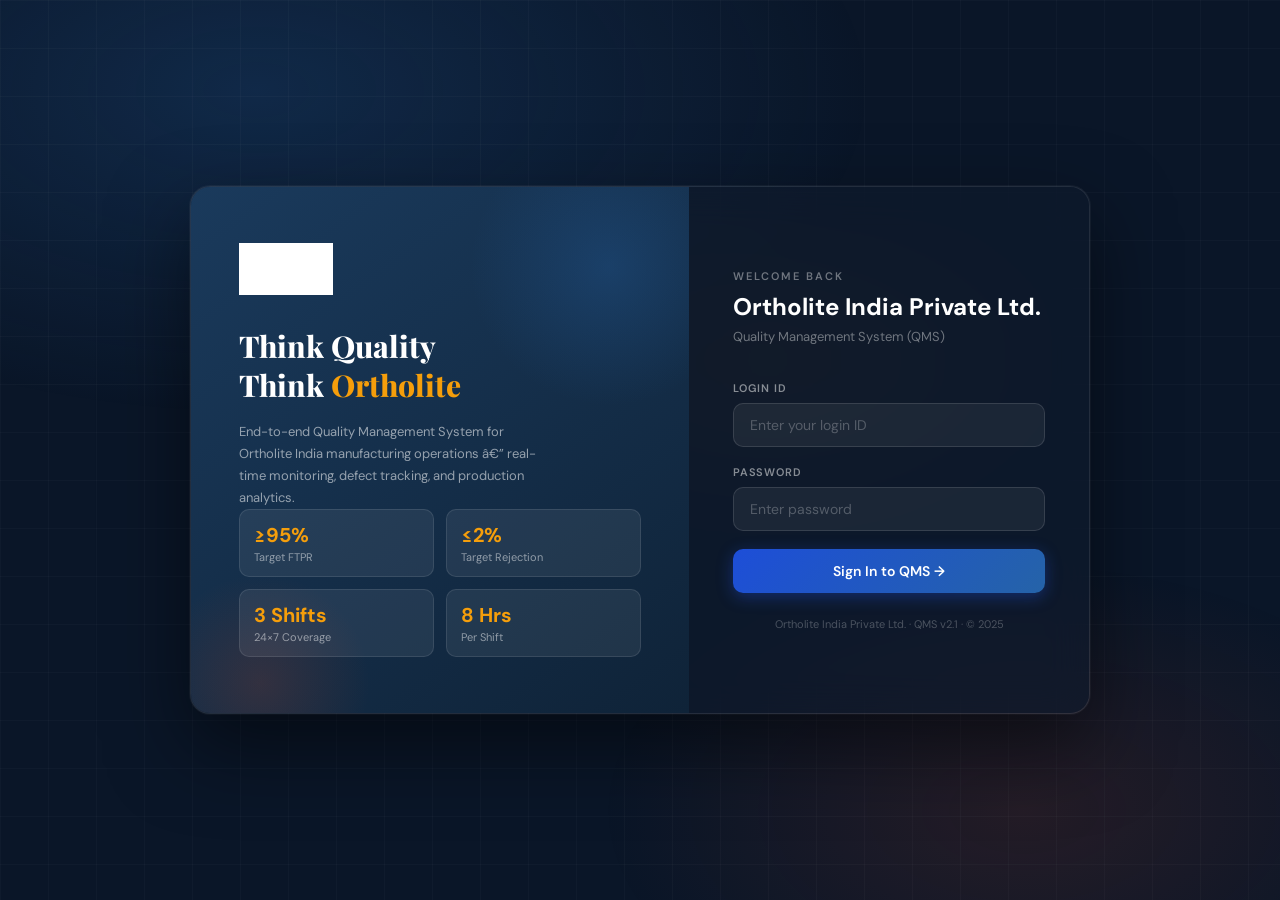
==== index.html @ 14dfa9a4 "Update logo, tagline, company name, remove demo credentials" ====
﻿<!DOCTYPE html>
<html lang="en">
<head>
<meta charset="UTF-8">
<meta name="viewport" content="width=device-width, initial-scale=1.0">
<title>Ortholite India â€” Quality Management System</title>
<link rel="preconnect" href="https://fonts.googleapis.com">
<link href="https://fonts.googleapis.com/css2?family=DM+Sans:ital,wght@0,300;0,400;0,500;0,600;0,700;1,400&family=Playfair+Display:wght@700;800&display=swap" rel="stylesheet">
<link rel="stylesheet" href="css/main.css">
<style>
body {
  min-height: 100vh;
  background: #0a1628;
  display: flex;
  align-items: center;
  justify-content: center;
  overflow: hidden;
  position: relative;
}
.bg-mesh {
  position: fixed; inset: 0; pointer-events: none; z-index: 0;
  background:
    radial-gradient(ellipse 80% 60% at 20% 10%, rgba(37,99,168,0.25) 0%, transparent 60%),
    radial-gradient(ellipse 60% 50% at 80% 90%, rgba(232,76,30,0.12) 0%, transparent 55%),
    radial-gradient(ellipse 50% 40% at 60% 40%, rgba(245,158,11,0.06) 0%, transparent 50%);
}
.bg-grid {
  position: fixed; inset: 0; pointer-events: none; z-index: 0;
  background-image: linear-gradient(rgba(255,255,255,0.025) 1px, transparent 1px),
    linear-gradient(90deg, rgba(255,255,255,0.025) 1px, transparent 1px);
  background-size: 48px 48px;
}
.login-wrapper {
  position: relative; z-index: 10;
  display: flex; gap: 0;
  background: rgba(255,255,255,0.03);
  border: 1px solid rgba(255,255,255,0.08);
  border-radius: 20px;
  overflow: hidden;
  box-shadow: 0 32px 80px rgba(0,0,0,0.5), 0 0 0 1px rgba(255,255,255,0.05);
  backdrop-filter: blur(20px);
  width: 900px; max-width: 96vw;
  animation: slideUp 0.6s cubic-bezier(0.16,1,0.3,1) both;
}
@keyframes slideUp {
  from { opacity:0; transform: translateY(32px) scale(0.97); }
  to   { opacity:1; transform: translateY(0) scale(1); }
}
.login-brand {
  flex: 1; padding: 56px 48px;
  background: linear-gradient(145deg, #1a3a5c 0%, #0f2338 100%);
  display: flex; flex-direction: column; justify-content: space-between;
  position: relative; overflow: hidden;
}
.login-brand::before {
  content:''; position:absolute; top:-60px; right:-60px;
  width:280px; height:280px; border-radius:50%;
  background: radial-gradient(circle, rgba(37,99,168,0.3) 0%, transparent 70%);
}
.login-brand::after {
  content:''; position:absolute; bottom:-80px; left:-40px;
  width:220px; height:220px; border-radius:50%;
  background: radial-gradient(circle, rgba(232,76,30,0.15) 0%, transparent 70%);
}
.brand-top { position: relative; z-index: 1; }
.brand-logo-img {
  height: 52px; margin-bottom: 32px;
  display: block;
  filter: brightness(0) invert(1);
  object-fit: contain;
}
.brand-tagline {
  font-family: 'Playfair Display', serif;
  font-size: 30px; font-weight: 800; color: white; line-height: 1.3;
  margin-bottom: 16px;
}
.brand-tagline span { color: #f59e0b; }
.brand-desc { font-size: 13px; color: rgba(255,255,255,0.55); line-height: 1.7; max-width: 300px; }
.brand-stats {
  position: relative; z-index: 1;
  display: grid; grid-template-columns: 1fr 1fr; gap: 12px;
}
.stat-pill {
  background: rgba(255,255,255,0.07); border: 1px solid rgba(255,255,255,0.1);
  border-radius: 10px; padding: 12px 14px;
}
.stat-pill .val { font-size: 20px; font-weight: 700; color: #f59e0b; }
.stat-pill .lbl { font-size: 11px; color: rgba(255,255,255,0.5); margin-top: 2px; }
.login-form-side {
  width: 400px; flex-shrink: 0; padding: 52px 44px;
  background: rgba(10,22,40,0.6);
  display: flex; flex-direction: column; justify-content: center;
}
.form-heading { margin-bottom: 8px; font-size: 11px; font-weight: 600; color: rgba(255,255,255,0.4); letter-spacing: 2px; text-transform: uppercase; }
.form-title { font-size: 24px; font-weight: 700; color: white; margin-bottom: 6px; }
.form-subtitle { font-size: 13px; color: rgba(255,255,255,0.4); margin-bottom: 36px; }
.form-group { margin-bottom: 18px; }
.form-group label { display: block; font-size: 11px; font-weight: 600; color: rgba(255,255,255,0.5); letter-spacing: 0.8px; text-transform: uppercase; margin-bottom: 8px; }
.form-group input {
  width: 100%; background: rgba(255,255,255,0.06);
  border: 1px solid rgba(255,255,255,0.12); border-radius: 10px;
  padding: 12px 16px; font-size: 14px; color: white;
  outline: none; transition: all 0.2s; font-family: 'DM Sans', sans-serif;
}
.form-group input::placeholder { color: rgba(255,255,255,0.25); }
.form-group input:focus { border-color: #2563a8; background: rgba(37,99,168,0.12); box-shadow: 0 0 0 3px rgba(37,99,168,0.2); }
.btn-signin {
  width: 100%; padding: 13px; background: linear-gradient(135deg, #1d4ed8, #2563a8);
  color: white; border: none; border-radius: 10px; font-size: 14px; font-weight: 600;
  cursor: pointer; font-family: 'DM Sans', sans-serif;
  transition: all 0.2s; letter-spacing: 0.3px;
  box-shadow: 0 4px 16px rgba(29,78,216,0.4);
}
.btn-signin:hover { transform: translateY(-1px); box-shadow: 0 6px 24px rgba(29,78,216,0.5); }
.btn-signin:active { transform: translateY(0); }
.error-alert {
  background: rgba(239,68,68,0.15); border: 1px solid rgba(239,68,68,0.3);
  color: #fca5a5; font-size: 12px; padding: 10px 14px; border-radius: 8px;
  margin-top: 12px; display: none;
}
.login-footer { text-align: center; margin-top: 24px; font-size: 11px; color: rgba(255,255,255,0.25); }
@media (max-width: 700px) {
  .login-brand { display: none; }
  .login-form-side { width: 100%; padding: 36px 28px; }
}
</style>
</head>
<body>
<div class="bg-mesh"></div>
<div class="bg-grid"></div>

<div class="login-wrapper">
  <div class="login-brand">
    <div class="brand-top">
      <img class="brand-logo-img" src="assets/logo.png" alt="Ortholite India">
      <div class="brand-tagline">Think Quality<br>Think <span>Ortholite</span></div>
      <div class="brand-desc">End-to-end Quality Management System for Ortholite India manufacturing operations â€” real-time monitoring, defect tracking, and production analytics.</div>
    </div>
    <div class="brand-stats">
      <div class="stat-pill"><div class="val">&#8805;95%</div><div class="lbl">Target FTPR</div></div>
      <div class="stat-pill"><div class="val">&#8804;2%</div><div class="lbl">Target Rejection</div></div>
      <div class="stat-pill"><div class="val">3 Shifts</div><div class="lbl">24&times;7 Coverage</div></div>
      <div class="stat-pill"><div class="val">8 Hrs</div><div class="lbl">Per Shift</div></div>
    </div>
  </div>

  <div class="login-form-side">
    <div class="form-heading">Welcome Back</div>
    <div class="form-title">Ortholite India Private Ltd.</div>
    <div class="form-subtitle">Quality Management System (QMS)</div>

    <div class="form-group">
      <label>Login ID</label>
      <input type="text" id="loginId" placeholder="Enter your login ID" autocomplete="username">
    </div>
    <div class="form-group">
      <label>Password</label>
      <input type="password" id="loginPass" placeholder="Enter password" autocomplete="current-password">
    </div>
    <button class="btn-signin" onclick="doLogin()">Sign In to QMS &rarr;</button>
    <div class="error-alert" id="loginError">&#10060; Invalid credentials. Please check and try again.</div>
    <div class="login-footer">Ortholite India Private Ltd. &middot; QMS v2.1 &middot; &copy; 2025</div>
  </div>
</div>

<script>
const USERS = JSON.parse(localStorage.getItem('qms_users') || 'null') || [
  { name:'Admin User', id:'admin', pass:'admin123', role:'Admin', depts:[] }
];
function doLogin() {
  const id = document.getElementById('loginId').value.trim();
  const pass = document.getElementById('loginPass').value.trim();
  const user = USERS.find(u => u.id === id && u.pass === pass);
  if(user) {
    sessionStorage.setItem('qms_user', JSON.stringify(user));
    window.location.href = 'app.html';
  } else {
    document.getElementById('loginError').style.display = 'block';
  }
}
document.getElementById('loginPass').addEventListener('keydown', e => { if(e.key==='Enter') doLogin(); });
if(sessionStorage.getItem('qms_user')) window.location.href = 'app.html';
</script>
</body>
</html>
---- css/main.css ----
/* ===== ORTHOLITE QMS — MAIN STYLESHEET ===== */
@import url('https://fonts.googleapis.com/css2?family=DM+Sans:ital,wght@0,300;0,400;0,500;0,600;0,700;1,400&family=Playfair+Display:wght@700;800&display=swap');

:root {
  --primary: #0f2338;
  --primary-mid: #1a3a5c;
  --primary-light: #2563a8;
  --primary-bright: #3b82f6;
  --accent: #e84c1e;
  --accent2: #f59e0b;
  --success: #10b981;
  --success-bg: #d1fae5;
  --success-text: #065f46;
  --warning: #f59e0b;
  --warning-bg: #fef3c7;
  --warning-text: #92400e;
  --danger: #ef4444;
  --danger-bg: #fee2e2;
  --danger-text: #991b1b;
  --info-bg: #dbeafe;
  --info-text: #1e40af;
  --purple-bg: #ede9fe;
  --purple-text: #5b21b6;
  --bg: #f1f5f9;
  --bg2: #e8eef5;
  --surface: #ffffff;
  --surface2: #f8fafc;
  --surface3: #f1f5f9;
  --border: #e2e8f0;
  --border2: #cbd5e1;
  --text: #0f172a;
  --text2: #475569;
  --text3: #94a3b8;
  --text4: #cbd5e1;
  --radius-sm: 6px;
  --radius: 8px;
  --radius-md: 10px;
  --radius-lg: 14px;
  --radius-xl: 18px;
  --shadow-sm: 0 1px 2px rgba(0,0,0,0.05);
  --shadow: 0 1px 3px rgba(0,0,0,0.07), 0 1px 2px rgba(0,0,0,0.04);
  --shadow-md: 0 4px 12px rgba(0,0,0,0.08);
  --shadow-lg: 0 8px 24px rgba(0,0,0,0.1);
  --header-h: 60px;
  --sidebar-w: 232px;
  --sidebar-collapsed: 60px;
}

*,*::before,*::after { box-sizing: border-box; margin: 0; padding: 0; }
html { font-size: 14px; -webkit-font-smoothing: antialiased; }
body { font-family: 'DM Sans', system-ui, sans-serif; background: var(--bg); color: var(--text); }
a { text-decoration: none; color: inherit; }
input, select, textarea, button { font-family: inherit; }

/* ===== SCROLLBAR ===== */
::-webkit-scrollbar { width: 5px; height: 5px; }
::-webkit-scrollbar-track { background: transparent; }
::-webkit-scrollbar-thumb { background: var(--border2); border-radius: 99px; }
::-webkit-scrollbar-thumb:hover { background: var(--text3); }

/* ===== APP HEADER ===== */
.app-header {
  height: var(--header-h);
  background: var(--primary);
  display: flex; align-items: center;
  padding: 0 20px 0 0;
  position: fixed; top: 0; left: 0; right: 0; z-index: 200;
  box-shadow: 0 2px 12px rgba(0,0,0,0.25);
}
.header-brand {
  width: var(--sidebar-w); flex-shrink: 0;
  display: flex; align-items: center; gap: 10px;
  padding: 0 20px; height: 100%;
  border-right: 1px solid rgba(255,255,255,0.08);
  transition: width 0.25s;
}
.header-logo { height: 32px; filter: brightness(0) invert(1); flex-shrink: 0; }
.brand-name { font-size: 12px; font-weight: 600; color: rgba(255,255,255,0.85); line-height: 1.3; }
.brand-name span { display: block; font-size: 10px; color: rgba(255,255,255,0.45); font-weight: 400; }
.header-center { flex: 1; padding: 0 24px; }
.breadcrumb { font-size: 12px; color: rgba(255,255,255,0.5); display: flex; align-items: center; gap: 6px; }
.breadcrumb .current { color: rgba(255,255,255,0.9); font-weight: 500; }
.header-right { display: flex; align-items: center; gap: 12px; }
.header-time { font-size: 12px; color: rgba(255,255,255,0.5); font-variant-numeric: tabular-nums; }
.header-shift-badge {
  font-size: 11px; font-weight: 600; padding: 4px 10px; border-radius: 20px;
  background: rgba(245,158,11,0.2); color: #f59e0b; border: 1px solid rgba(245,158,11,0.3);
}
.header-user {
  display: flex; align-items: center; gap: 8px; cursor: pointer;
  padding: 5px 10px 5px 5px; border-radius: 8px;
  transition: background 0.15s;
}
.header-user:hover { background: rgba(255,255,255,0.08); }
.user-avatar {
  width: 30px; height: 30px; border-radius: 50%;
  background: linear-gradient(135deg, #2563a8, #1d4ed8);
  display: flex; align-items: center; justify-content: center;
  font-size: 12px; font-weight: 700; color: white;
}
.user-info { font-size: 12px; color: rgba(255,255,255,0.8); line-height: 1.3; }
.user-info span { display: block; font-size: 10px; color: rgba(255,255,255,0.4); }
.btn-logout {
  background: rgba(255,255,255,0.08); border: 1px solid rgba(255,255,255,0.15);
  color: rgba(255,255,255,0.7); padding: 6px 14px; border-radius: 7px;
  font-size: 12px; cursor: pointer; transition: all 0.15s; font-family: inherit;
}
.btn-logout:hover { background: rgba(239,68,68,0.2); border-color: rgba(239,68,68,0.4); color: #fca5a5; }

/* ===== SIDEBAR ===== */
.app-sidebar {
  width: var(--sidebar-w); position: fixed;
  top: var(--header-h); bottom: 0; left: 0; z-index: 100;
  background: var(--primary-mid);
  overflow-y: auto; overflow-x: hidden;
  display: flex; flex-direction: column;
  transition: width 0.25s;
  border-right: 1px solid rgba(255,255,255,0.06);
}
.sidebar-section { padding: 16px 0 4px; }
.sidebar-label {
  font-size: 9.5px; font-weight: 700; letter-spacing: 1.2px; text-transform: uppercase;
  color: rgba(255,255,255,0.3); padding: 0 16px 6px; white-space: nowrap; overflow: hidden;
}
.nav-item {
  display: flex; align-items: center; gap: 10px;
  padding: 9px 16px; cursor: pointer; font-size: 13px; font-weight: 500;
  color: rgba(255,255,255,0.6); transition: all 0.15s;
  border-left: 3px solid transparent; white-space: nowrap; overflow: hidden;
  text-overflow: ellipsis; user-select: none;
}
.nav-item:hover { background: rgba(255,255,255,0.07); color: rgba(255,255,255,0.9); }
.nav-item.active { background: rgba(37,99,168,0.35); color: white; border-left-color: var(--accent2); }
.nav-item .nav-ico { font-size: 15px; width: 20px; text-align: center; flex-shrink: 0; }
.nav-item .nav-badge {
  margin-left: auto; font-size: 10px; font-weight: 700;
  background: var(--accent); color: white; padding: 1px 6px; border-radius: 99px; flex-shrink: 0;
}
.sidebar-footer {
  margin-top: auto; padding: 16px;
  border-top: 1px solid rgba(255,255,255,0.07);
  font-size: 11px; color: rgba(255,255,255,0.3); text-align: center;
}

/* ===== MAIN CONTENT ===== */
.app-main {
  margin-left: var(--sidebar-w);
  margin-top: var(--header-h);
  min-height: calc(100vh - var(--header-h));
  padding: 28px 28px 40px;
  transition: margin-left 0.25s;
}
.page { display: none; animation: fadeIn 0.25s ease; }
.page.active { display: block; }
@keyframes fadeIn { from { opacity:0; transform: translateY(6px); } to { opacity:1; transform: none; } }

/* ===== PAGE HEADERS ===== */
.page-hdr { margin-bottom: 24px; display: flex; align-items: flex-start; justify-content: space-between; gap: 16px; flex-wrap: wrap; }
.page-hdr-left h2 { font-size: 22px; font-weight: 700; color: var(--text); letter-spacing: -0.5px; }
.page-hdr-left p { font-size: 13px; color: var(--text2); margin-top: 3px; }
.page-hdr-actions { display: flex; gap: 8px; flex-wrap: wrap; }

/* ===== CARDS ===== */
.card {
  background: var(--surface); border-radius: var(--radius-lg);
  border: 1px solid var(--border); box-shadow: var(--shadow);
  overflow: hidden;
}
.card-header {
  padding: 16px 20px; border-bottom: 1px solid var(--border);
  display: flex; align-items: center; justify-content: space-between; gap: 12px;
}
.card-title { font-size: 14px; font-weight: 600; color: var(--text); display: flex; align-items: center; gap: 8px; }
.card-title .ico { font-size: 16px; }
.card-body { padding: 20px; }
.card-body.p0 { padding: 0; }
.mb16 { margin-bottom: 16px; }
.mb24 { margin-bottom: 24px; }

/* ===== GRID LAYOUTS ===== */
.grid-4 { display: grid; grid-template-columns: repeat(4,1fr); gap: 16px; }
.grid-3 { display: grid; grid-template-columns: repeat(3,1fr); gap: 16px; }
.grid-2 { display: grid; grid-template-columns: 1fr 1fr; gap: 16px; }
.grid-2-1 { display: grid; grid-template-columns: 2fr 1fr; gap: 16px; }
@media (max-width: 1200px) { .grid-4 { grid-template-columns: repeat(2,1fr); } }
@media (max-width: 900px) { .grid-3,.grid-2,.grid-2-1 { grid-template-columns: 1fr; } }

/* ===== KPI CARDS ===== */
.kpi-card {
  background: var(--surface); border-radius: var(--radius-lg);
  border: 1px solid var(--border); padding: 18px 20px;
  position: relative; overflow: hidden;
  transition: transform 0.15s, box-shadow 0.15s;
}
.kpi-card:hover { transform: translateY(-2px); box-shadow: var(--shadow-md); }
.kpi-card::before { content:''; position:absolute; top:0; left:0; right:0; height:3px; }
.kpi-card.green::before { background: linear-gradient(90deg, #10b981, #34d399); }
.kpi-card.red::before { background: linear-gradient(90deg, #ef4444, #f87171); }
.kpi-card.amber::before { background: linear-gradient(90deg, #f59e0b, #fbbf24); }
.kpi-card.blue::before { background: linear-gradient(90deg, #2563a8, #3b82f6); }
.kpi-card.purple::before { background: linear-gradient(90deg, #7c3aed, #a78bfa); }
.kpi-icon { font-size: 22px; margin-bottom: 10px; }
.kpi-label { font-size: 11px; font-weight: 600; color: var(--text3); text-transform: uppercase; letter-spacing: 0.7px; margin-bottom: 5px; }
.kpi-value { font-size: 28px; font-weight: 700; letter-spacing: -1px; }
.kpi-value.green { color: #10b981; }
.kpi-value.red { color: #ef4444; }
.kpi-value.amber { color: #f59e0b; }
.kpi-value.blue { color: #2563a8; }
.kpi-value.purple { color: #7c3aed; }
.kpi-sub { font-size: 11px; color: var(--text3); margin-top: 4px; }
.kpi-trend { font-size: 12px; font-weight: 600; margin-top: 8px; display: flex; align-items: center; gap: 4px; }
.kpi-trend.good { color: #10b981; }
.kpi-trend.bad { color: #ef4444; }
.kpi-progress { height: 4px; background: var(--bg); border-radius: 99px; margin-top: 10px; overflow: hidden; }
.kpi-progress-bar { height: 100%; border-radius: 99px; transition: width 0.8s cubic-bezier(0.16,1,0.3,1); }

/* ===== BUTTONS ===== */
.btn {
  display: inline-flex; align-items: center; gap: 6px;
  padding: 8px 16px; border-radius: var(--radius-md);
  font-size: 13px; font-weight: 500; cursor: pointer; border: none;
  transition: all 0.15s; line-height: 1; white-space: nowrap; font-family: inherit;
}
.btn:active { transform: scale(0.98); }
.btn-primary { background: var(--primary-light); color: white; box-shadow: 0 2px 6px rgba(37,99,168,0.3); }
.btn-primary:hover { background: #1d4ed8; box-shadow: 0 3px 10px rgba(37,99,168,0.4); }
.btn-success { background: var(--success); color: white; box-shadow: 0 2px 6px rgba(16,185,129,0.25); }
.btn-success:hover { background: #059669; }
.btn-danger { background: var(--danger); color: white; }
.btn-danger:hover { background: #dc2626; }
.btn-warning { background: var(--warning); color: var(--primary); }
.btn-warning:hover { background: #d97706; color: white; }
.btn-outline { background: white; border: 1.5px solid var(--border2); color: var(--text2); }
.btn-outline:hover { border-color: var(--primary-light); color: var(--primary-light); background: var(--info-bg); }
.btn-ghost { background: transparent; color: var(--text2); }
.btn-ghost:hover { background: var(--surface3); }
.btn-sm { padding: 5px 10px; font-size: 12px; border-radius: 7px; }
.btn-xs { padding: 3px 8px; font-size: 11px; border-radius: 5px; }
.btn-icon { padding: 7px; }

/* ===== FORMS ===== */
.form-grid { display: grid; gap: 14px; }
.form-grid.cols-2 { grid-template-columns: 1fr 1fr; }
.form-grid.cols-3 { grid-template-columns: 1fr 1fr 1fr; }
.form-grid.cols-4 { grid-template-columns: 1fr 1fr 1fr 1fr; }
.field { display: flex; flex-direction: column; gap: 5px; }
.field label { font-size: 11px; font-weight: 600; color: var(--text2); text-transform: uppercase; letter-spacing: 0.5px; }
.field label .req { color: var(--danger); }
.field input, .field select, .field textarea {
  padding: 9px 12px; border: 1.5px solid var(--border);
  border-radius: var(--radius-md); font-size: 13px; color: var(--text);
  background: white; outline: none;
  transition: border-color 0.15s, box-shadow 0.15s;
}
.field input:focus, .field select:focus { border-color: var(--primary-light); box-shadow: 0 0 0 3px rgba(37,99,168,0.1); }
.field input[readonly], .field input[readonly]:focus { background: var(--surface3); color: var(--text2); border-color: var(--border); box-shadow: none; cursor: default; }
.field textarea { resize: vertical; min-height: 80px; }
.field .hint { font-size: 11px; color: var(--text3); }
.input-group { display: flex; }
.input-group input { border-radius: var(--radius-md) 0 0 var(--radius-md); flex: 1; }
.input-group .btn { border-radius: 0 var(--radius-md) var(--radius-md) 0; }

/* ===== TABLES ===== */
.table-wrap { overflow-x: auto; }
table { width: 100%; border-collapse: collapse; font-size: 13px; }
thead th {
  background: var(--primary); color: white;
  padding: 11px 14px; text-align: left;
  font-size: 11px; font-weight: 600; letter-spacing: 0.5px; text-transform: uppercase;
  white-space: nowrap;
}
thead th:first-child { border-radius: 0; }
tbody td { padding: 10px 14px; border-bottom: 1px solid var(--border); vertical-align: middle; color: var(--text2); }
tbody td strong { color: var(--text); }
tbody tr:hover td { background: #f8faff; }
tbody tr:last-child td { border-bottom: none; }
.table-empty { text-align: center; padding: 40px 20px; color: var(--text3); }
.table-empty .ico { font-size: 32px; margin-bottom: 8px; }

/* ===== BADGES ===== */
.badge { display: inline-flex; align-items: center; gap: 4px; padding: 3px 9px; border-radius: 99px; font-size: 11px; font-weight: 600; white-space: nowrap; }
.badge-success { background: var(--success-bg); color: var(--success-text); }
.badge-warning { background: var(--warning-bg); color: var(--warning-text); }
.badge-danger { background: var(--danger-bg); color: var(--danger-text); }
.badge-info { background: var(--info-bg); color: var(--info-text); }
.badge-purple { background: var(--purple-bg); color: var(--purple-text); }
.badge-dark { background: var(--primary); color: white; }
.badge-amber { background: #fef3c7; color: #92400e; }

/* ===== TAGS ===== */
.tag {
  display: inline-flex; align-items: center; gap: 6px;
  background: var(--info-bg); color: var(--info-text);
  padding: 5px 10px; border-radius: 99px; font-size: 12px; font-weight: 500;
  border: 1px solid rgba(37,99,168,0.15); margin: 3px;
}
.tag-remove { cursor: pointer; opacity: 0.6; font-size: 14px; line-height: 1; transition: opacity 0.15s; }
.tag-remove:hover { opacity: 1; color: var(--danger); }

/* ===== PROCESS PILLS ===== */
.process-pill {
  display: inline-flex; align-items: center; gap: 6px;
  padding: 6px 14px; border-radius: 99px; font-size: 12px; font-weight: 500;
  border: 1.5px solid var(--border2); background: white; color: var(--text2);
  cursor: pointer; margin: 3px; transition: all 0.15s;
}
.process-pill.active { background: var(--primary-light); border-color: var(--primary-light); color: white; }
.process-pill:hover:not(.active) { border-color: var(--primary-light); color: var(--primary-light); }

/* ===== TOOLBAR ===== */
.toolbar { display: flex; align-items: center; gap: 10px; flex-wrap: wrap; }
.toolbar .spacer { flex: 1; min-width: 20px; }
.search-input {
  padding: 8px 12px 8px 36px; border: 1.5px solid var(--border);
  border-radius: var(--radius-md); font-size: 13px; width: 220px;
  outline: none; transition: border-color 0.15s; background: white;
  background-image: url("data:image/svg+xml,%3Csvg xmlns='http://www.w3.org/2000/svg' width='14' height='14' viewBox='0 0 24 24' fill='none' stroke='%2394a3b8' stroke-width='2'%3E%3Ccircle cx='11' cy='11' r='8'/%3E%3Cpath d='m21 21-4.35-4.35'/%3E%3C/svg%3E");
  background-repeat: no-repeat; background-position: 10px center;
}
.search-input:focus { border-color: var(--primary-light); }

/* ===== TOAST ===== */
#toast-container {
  position: fixed; bottom: 28px; right: 28px; z-index: 9999;
  display: flex; flex-direction: column; gap: 8px;
}
.toast {
  background: #0f172a; color: white; padding: 12px 18px;
  border-radius: var(--radius-md); font-size: 13px; font-weight: 500;
  box-shadow: 0 8px 24px rgba(0,0,0,0.2);
  display: flex; align-items: center; gap: 10px;
  border-left: 4px solid var(--success);
  animation: toastIn 0.3s cubic-bezier(0.16,1,0.3,1);
  min-width: 260px; max-width: 360px;
}
.toast.error { border-left-color: var(--danger); }
.toast.warning { border-left-color: var(--warning); }
@keyframes toastIn { from { opacity:0; transform: translateX(20px); } to { opacity:1; transform: none; } }

/* ===== MODAL ===== */
.modal-overlay {
  position: fixed; inset: 0; background: rgba(15,23,40,0.55);
  backdrop-filter: blur(4px); z-index: 500;
  display: flex; align-items: center; justify-content: center;
  padding: 20px;
}
.modal {
  background: white; border-radius: var(--radius-xl); padding: 28px;
  width: 520px; max-width: 100%; max-height: 90vh; overflow-y: auto;
  box-shadow: 0 24px 64px rgba(0,0,0,0.18);
  animation: modalIn 0.25s cubic-bezier(0.16,1,0.3,1);
}
@keyframes modalIn { from { opacity:0; transform: scale(0.95) translateY(10px); } to { opacity:1; transform: none; } }
.modal-lg { width: 700px; }
.modal h3 { font-size: 17px; font-weight: 700; color: var(--text); margin-bottom: 6px; }
.modal .sub { font-size: 12px; color: var(--text3); margin-bottom: 20px; }
.modal-actions { display: flex; gap: 8px; justify-content: flex-end; margin-top: 20px; padding-top: 16px; border-top: 1px solid var(--border); }

/* ===== SWITCH ===== */
.switch { position: relative; display: inline-block; width: 38px; height: 22px; }
.switch input { opacity: 0; width: 0; height: 0; }
.slider { position: absolute; cursor: pointer; inset: 0; background: var(--border2); border-radius: 99px; transition: 0.2s; }
.slider:before { position: absolute; content:""; height: 16px; width: 16px; left: 3px; bottom: 3px; background: white; border-radius: 50%; transition: 0.2s; }
input:checked + .slider { background: var(--primary-light); }
input:checked + .slider:before { transform: translateX(16px); }

/* ===== SECTION DIVIDER ===== */
.section-divider { display: flex; align-items: center; gap: 10px; margin: 20px 0 16px; }
.section-divider span { font-size: 12px; font-weight: 700; color: var(--primary); text-transform: uppercase; letter-spacing: 0.8px; white-space: nowrap; }
.section-divider::before, .section-divider::after { content:''; flex:1; height:1px; background: var(--border); }

/* ===== ENTRY FORM SPECIAL ===== */
.entry-banner {
  background: linear-gradient(135deg, var(--primary), var(--primary-mid));
  color: white; padding: 16px 22px; border-radius: var(--radius-lg) var(--radius-lg) 0 0;
  display: flex; align-items: center; justify-content: space-between;
}
.entry-banner h3 { font-size: 15px; font-weight: 600; }
.live-dot { width: 8px; height: 8px; border-radius: 50%; background: #4ade80; display: inline-block; margin-right: 6px; animation: pulse 1.5s infinite; }
@keyframes pulse { 0%,100%{opacity:1;transform:scale(1)} 50%{opacity:0.5;transform:scale(1.3)} }
.auto-pill { background: rgba(245,158,11,0.2); border: 1px solid rgba(245,158,11,0.4); color: #f59e0b; font-size: 10px; font-weight: 700; padding: 2px 7px; border-radius: 99px; margin-left: 6px; vertical-align: middle; }

/* ===== DEFECT ROW ===== */
.defect-entry-row { display: grid; grid-template-columns: 1fr 120px 36px; gap: 8px; align-items: center; margin-bottom: 8px; }
.defect-entry-row select, .defect-entry-row input { padding: 8px 10px; border: 1.5px solid var(--border); border-radius: var(--radius-md); font-size: 13px; outline: none; transition: border-color 0.15s; width: 100%; }
.defect-entry-row select:focus, .defect-entry-row input:focus { border-color: var(--primary-light); }

/* ===== SHIFT CARDS ===== */
.shift-card { border-radius: var(--radius-lg); overflow: hidden; border: 1px solid var(--border); }
.shift-card-hdr { padding: 14px 18px; color: white; display: flex; align-items: center; justify-content: space-between; }
.shift-card-hdr.a { background: linear-gradient(135deg, #059669, #10b981); }
.shift-card-hdr.b { background: linear-gradient(135deg, #1d4ed8, #3b82f6); }
.shift-card-hdr.c { background: linear-gradient(135deg, #c2410c, #f97316); }
.shift-hour-row { display: flex; justify-content: space-between; padding: 9px 18px; border-bottom: 1px solid var(--border); font-size: 12px; }
.shift-hour-row:last-child { border-bottom: none; }
.shift-hour-row .hr-num { font-weight: 600; color: var(--text2); }
.shift-hour-row .hr-time { color: var(--text3); }

/* ===== ODOO INFO ===== */
.odoo-info { background: var(--info-bg); border: 1px solid rgba(37,99,168,0.2); border-radius: var(--radius-md); padding: 12px 14px; font-size: 12px; color: var(--info-text); margin: 12px 0; }
.odoo-info code { background: rgba(37,99,168,0.1); padding: 1px 5px; border-radius: 4px; font-size: 11px; }

/* ===== STAT CHANGE INDICATORS ===== */
.stat-bar { background: var(--bg); height: 6px; border-radius: 99px; margin-top: 6px; overflow: hidden; }
.stat-bar-fill { height: 100%; border-radius: 99px; }

/* ===== RESPONSIVE ===== */
@media (max-width: 768px) {
  .app-sidebar { width: var(--sidebar-collapsed); }
  .app-sidebar .sidebar-label, .app-sidebar .nav-item > span:last-child { display: none; }
  .app-main { margin-left: var(--sidebar-collapsed); padding: 16px; }
  .grid-4 { grid-template-columns: 1fr 1fr; }
  .form-grid.cols-4, .form-grid.cols-3 { grid-template-columns: 1fr 1fr; }
  .form-grid.cols-2 { grid-template-columns: 1fr; }
}
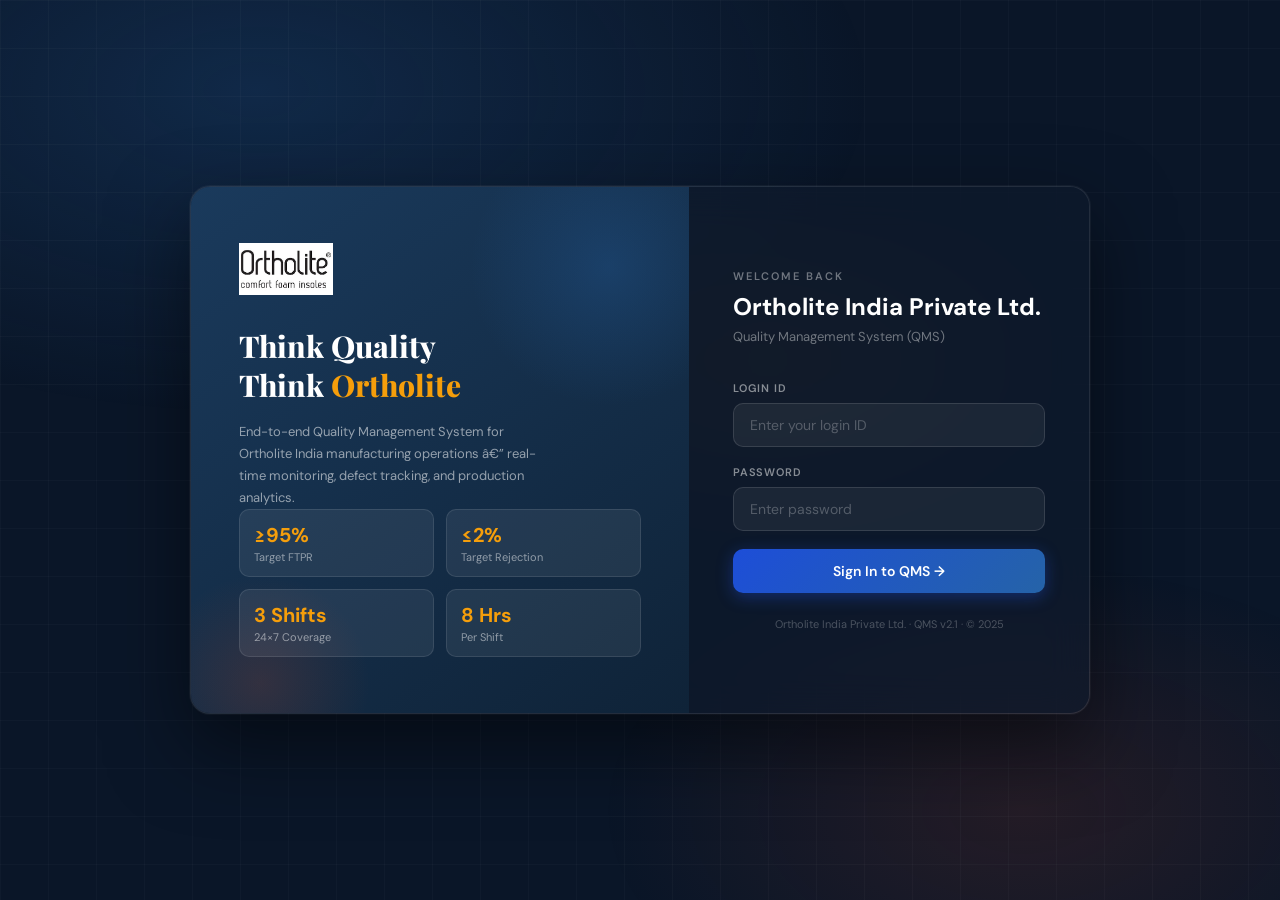
==== commit 34a0f5c9: "Fix logo not visible on login page Removed filter: brightness(0) invert(1) from .brand-logo-img whic" ====
--- a/index.html
+++ b/index.html
@@ -66,7 +66,6 @@
 .brand-logo-img {
   height: 52px; margin-bottom: 32px;
   display: block;
-  filter: brightness(0) invert(1);
   object-fit: contain;
 }
 .brand-tagline {
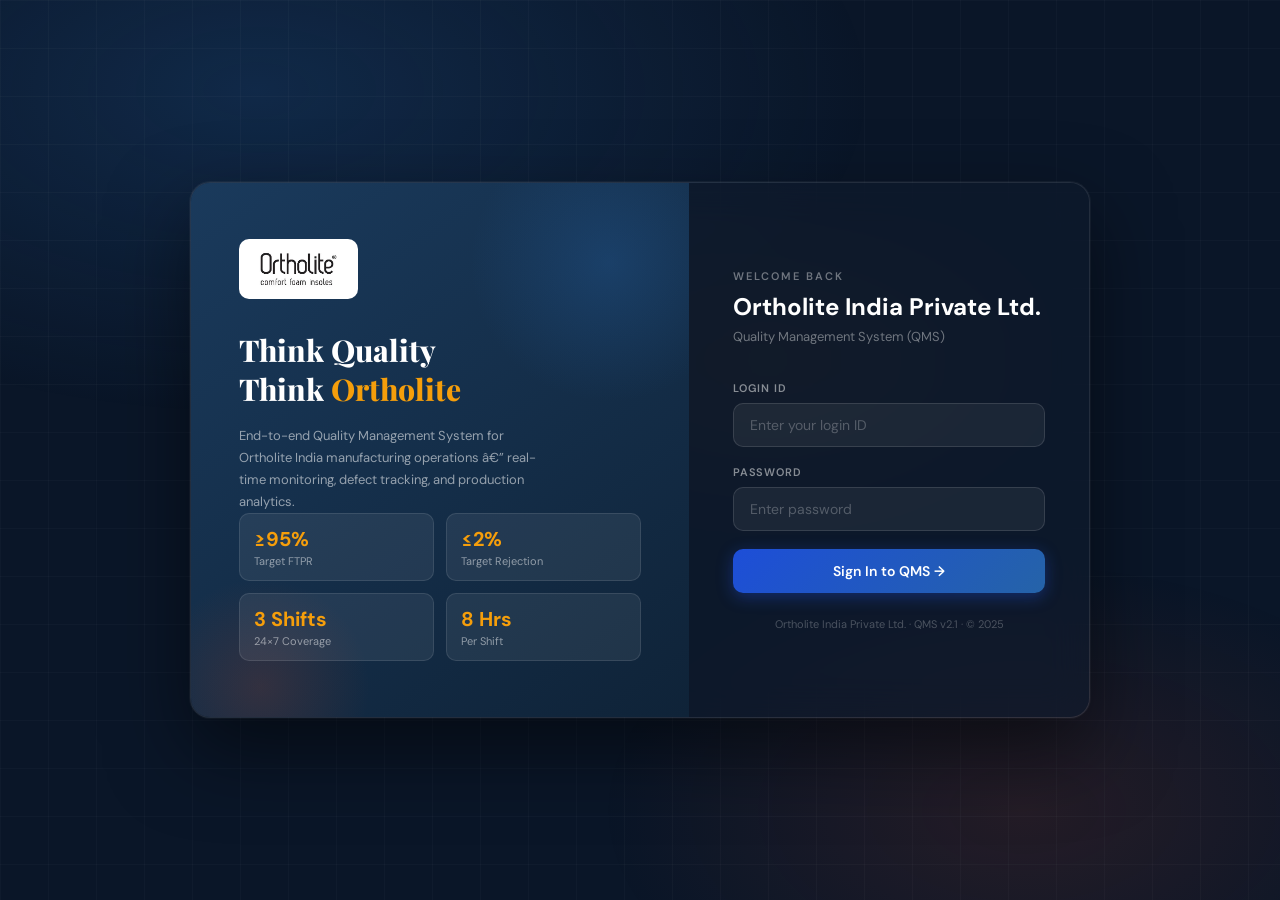
==== commit 1229f9ae: "Wrap logo in white container on login and app header The logo PNG has a white background. Wrapping i" ====
--- a/index.html
+++ b/index.html
@@ -63,8 +63,15 @@
   background: radial-gradient(circle, rgba(232,76,30,0.15) 0%, transparent 70%);
 }
 .brand-top { position: relative; z-index: 1; }
+.brand-logo-wrap {
+  display: inline-block;
+  background: white;
+  border-radius: 10px;
+  padding: 8px 20px;
+  margin-bottom: 28px;
+}
 .brand-logo-img {
-  height: 52px; margin-bottom: 32px;
+  height: 44px;
   display: block;
   object-fit: contain;
 }
@@ -131,7 +138,9 @@
 <div class="login-wrapper">
   <div class="login-brand">
     <div class="brand-top">
-      <img class="brand-logo-img" src="assets/logo.png" alt="Ortholite India">
+      <div class="brand-logo-wrap">
+        <img class="brand-logo-img" src="assets/logo.png" alt="Ortholite India">
+      </div>
       <div class="brand-tagline">Think Quality<br>Think <span>Ortholite</span></div>
       <div class="brand-desc">End-to-end Quality Management System for Ortholite India manufacturing operations â€” real-time monitoring, defect tracking, and production analytics.</div>
     </div>
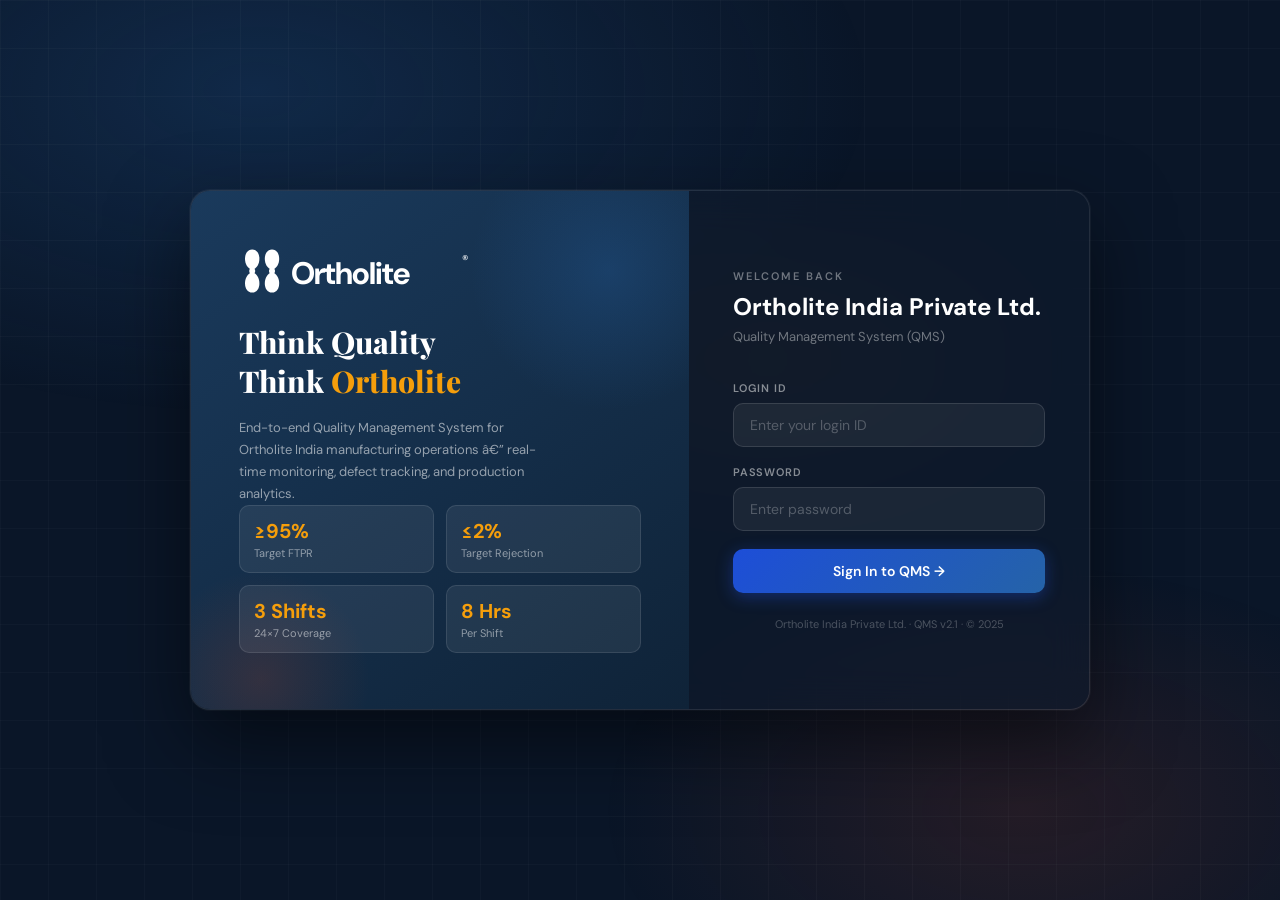
==== commit c948f82e: "Replace logo PNG with inline SVG on login and app pages Recreates the Ortholite® brand mark as a tra" ====
--- a/index.html
+++ b/index.html
@@ -63,17 +63,10 @@
   background: radial-gradient(circle, rgba(232,76,30,0.15) 0%, transparent 70%);
 }
 .brand-top { position: relative; z-index: 1; }
-.brand-logo-wrap {
-  display: inline-block;
-  background: white;
-  border-radius: 10px;
-  padding: 8px 20px;
+.brand-logo-img {
+  height: 48px;
+  display: block;
   margin-bottom: 28px;
-}
-.brand-logo-img {
-  height: 44px;
-  display: block;
-  object-fit: contain;
 }
 .brand-tagline {
   font-family: 'Playfair Display', serif;
@@ -138,9 +131,16 @@
 <div class="login-wrapper">
   <div class="login-brand">
     <div class="brand-top">
-      <div class="brand-logo-wrap">
-        <img class="brand-logo-img" src="assets/logo.png" alt="Ortholite India">
-      </div>
+      <svg class="brand-logo-img" xmlns="http://www.w3.org/2000/svg" viewBox="0 0 398 80" fill="white" role="img" aria-label="Ortholite">
+        <path d="M 22,4 C 38,4 38,34 22,38 C 6,34 6,4 22,4 Z"/>
+        <path d="M 22,76 C 38,76 38,46 22,42 C 6,46 6,76 22,76 Z"/>
+        <circle cx="22" cy="40" r="5"/>
+        <path d="M 55,4 C 71,4 71,34 55,38 C 39,34 39,4 55,4 Z"/>
+        <path d="M 55,76 C 71,76 71,46 55,42 C 39,46 39,76 55,76 Z"/>
+        <circle cx="55" cy="40" r="5"/>
+        <text x="86" y="61" font-family="'DM Sans',Helvetica,sans-serif" font-size="52" font-weight="700" letter-spacing="-1">Ortholite</text>
+        <text x="371" y="28" font-family="'DM Sans',Helvetica,sans-serif" font-size="21" font-weight="400">®</text>
+      </svg>
       <div class="brand-tagline">Think Quality<br>Think <span>Ortholite</span></div>
       <div class="brand-desc">End-to-end Quality Management System for Ortholite India manufacturing operations â€” real-time monitoring, defect tracking, and production analytics.</div>
     </div>
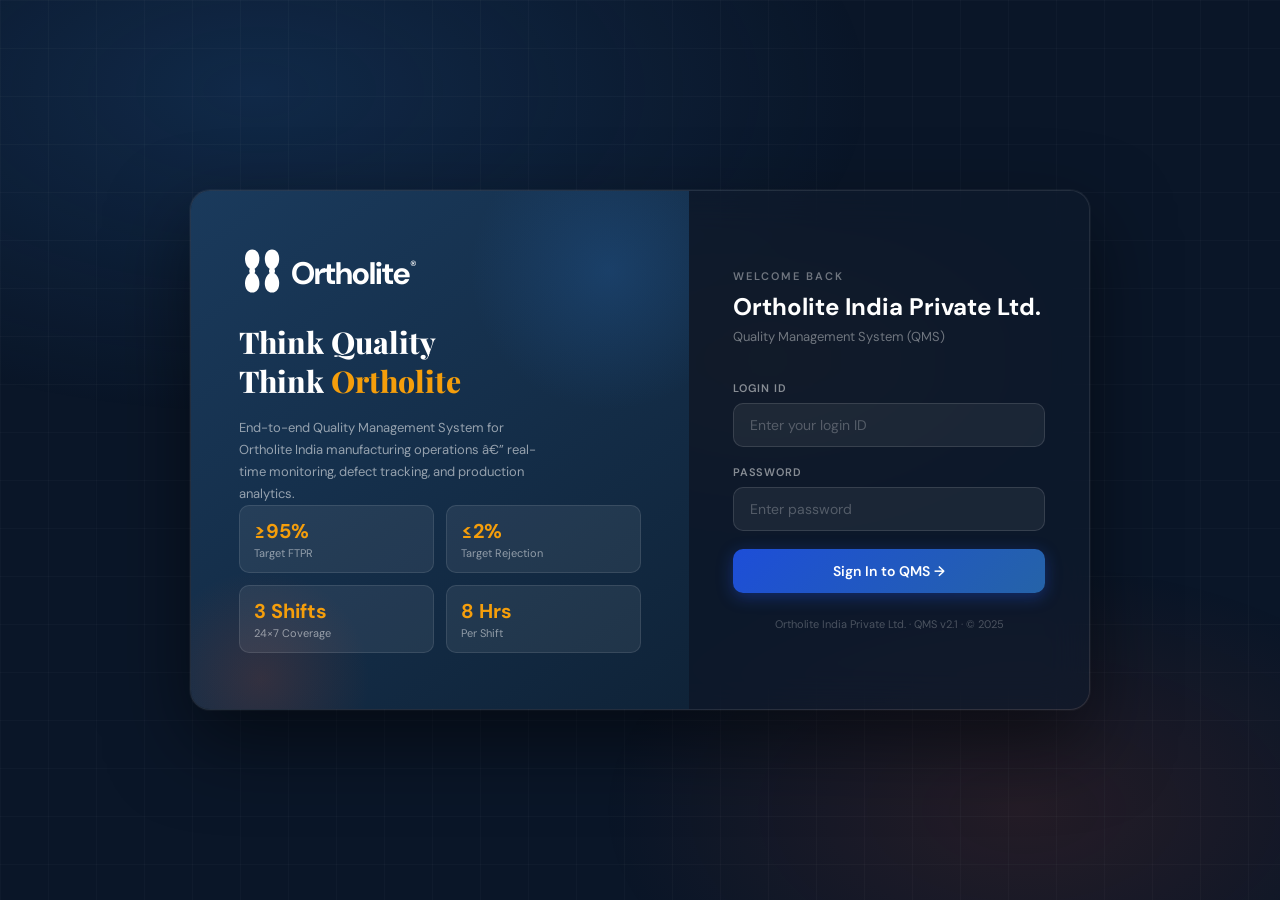
==== commit 223b8ac6: "Fix registered trademark superscript position in SVG logo Replace floating separate text element wit" ====
--- a/index.html
+++ b/index.html
@@ -138,8 +138,7 @@
         <path d="M 55,4 C 71,4 71,34 55,38 C 39,34 39,4 55,4 Z"/>
         <path d="M 55,76 C 71,76 71,46 55,42 C 39,46 39,76 55,76 Z"/>
         <circle cx="55" cy="40" r="5"/>
-        <text x="86" y="61" font-family="'DM Sans',Helvetica,sans-serif" font-size="52" font-weight="700" letter-spacing="-1">Ortholite</text>
-        <text x="371" y="28" font-family="'DM Sans',Helvetica,sans-serif" font-size="21" font-weight="400">®</text>
+        <text x="86" y="61" font-family="'DM Sans',Helvetica,sans-serif" font-size="52" font-weight="700" letter-spacing="-1">Ortholite<tspan font-size="22" font-weight="400" dy="-22" dx="2">®</tspan></text>
       </svg>
       <div class="brand-tagline">Think Quality<br>Think <span>Ortholite</span></div>
       <div class="brand-desc">End-to-end Quality Management System for Ortholite India manufacturing operations â€” real-time monitoring, defect tracking, and production analytics.</div>
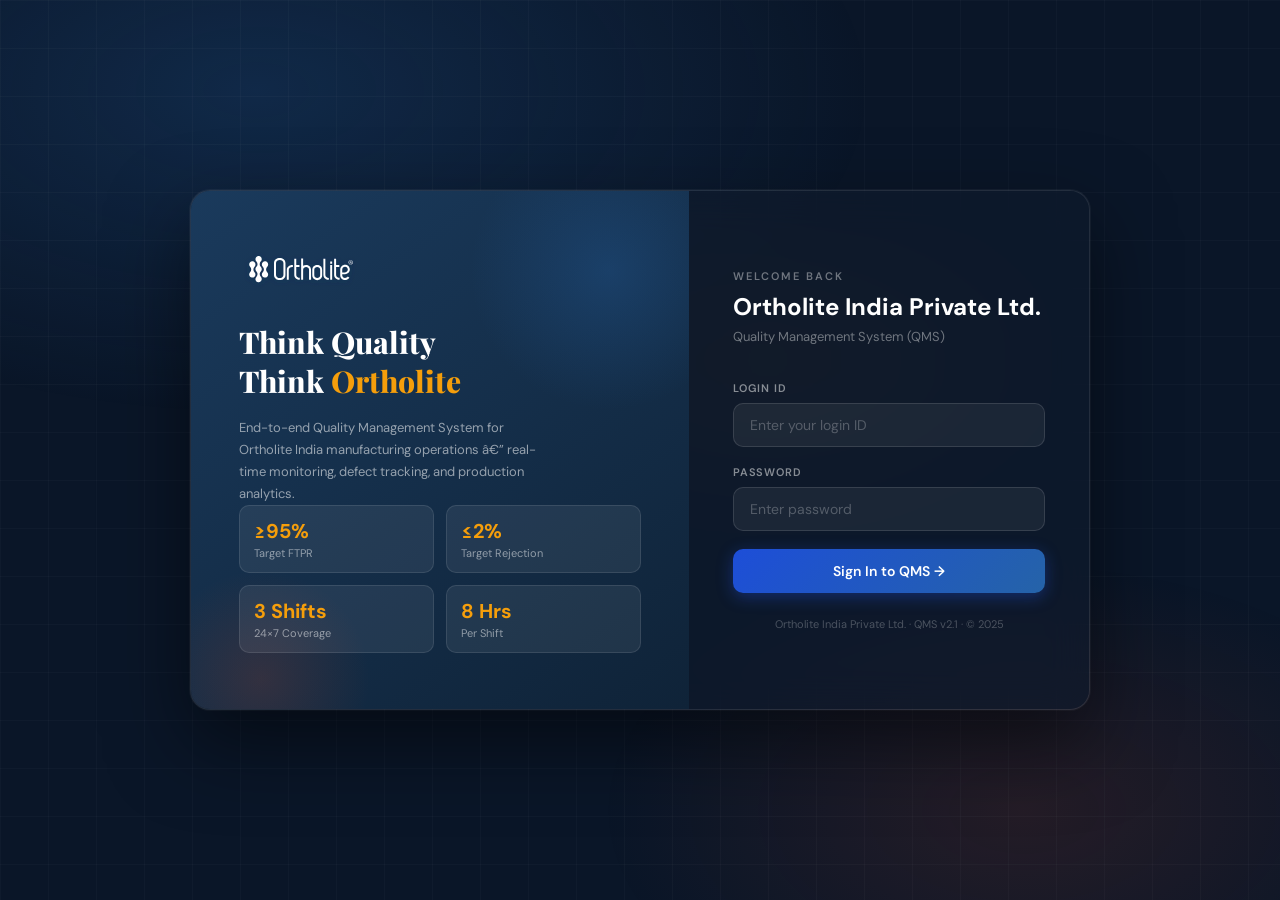
==== commit 791a921b: "Use official Ortholite SVG logo on login and app pages Replaces hand-drawn SVG approximation with th" ====
--- a/index.html
+++ b/index.html
@@ -131,15 +131,7 @@
 <div class="login-wrapper">
   <div class="login-brand">
     <div class="brand-top">
-      <svg class="brand-logo-img" xmlns="http://www.w3.org/2000/svg" viewBox="0 0 398 80" fill="white" role="img" aria-label="Ortholite">
-        <path d="M 22,4 C 38,4 38,34 22,38 C 6,34 6,4 22,4 Z"/>
-        <path d="M 22,76 C 38,76 38,46 22,42 C 6,46 6,76 22,76 Z"/>
-        <circle cx="22" cy="40" r="5"/>
-        <path d="M 55,4 C 71,4 71,34 55,38 C 39,34 39,4 55,4 Z"/>
-        <path d="M 55,76 C 71,76 71,46 55,42 C 39,46 39,76 55,76 Z"/>
-        <circle cx="55" cy="40" r="5"/>
-        <text x="86" y="61" font-family="'DM Sans',Helvetica,sans-serif" font-size="52" font-weight="700" letter-spacing="-1">Ortholite<tspan font-size="22" font-weight="400" dy="-22" dx="2">®</tspan></text>
-      </svg>
+      <img class="brand-logo-img" src="assets/logo.svg" alt="Ortholite India">
       <div class="brand-tagline">Think Quality<br>Think <span>Ortholite</span></div>
       <div class="brand-desc">End-to-end Quality Management System for Ortholite India manufacturing operations â€” real-time monitoring, defect tracking, and production analytics.</div>
     </div>
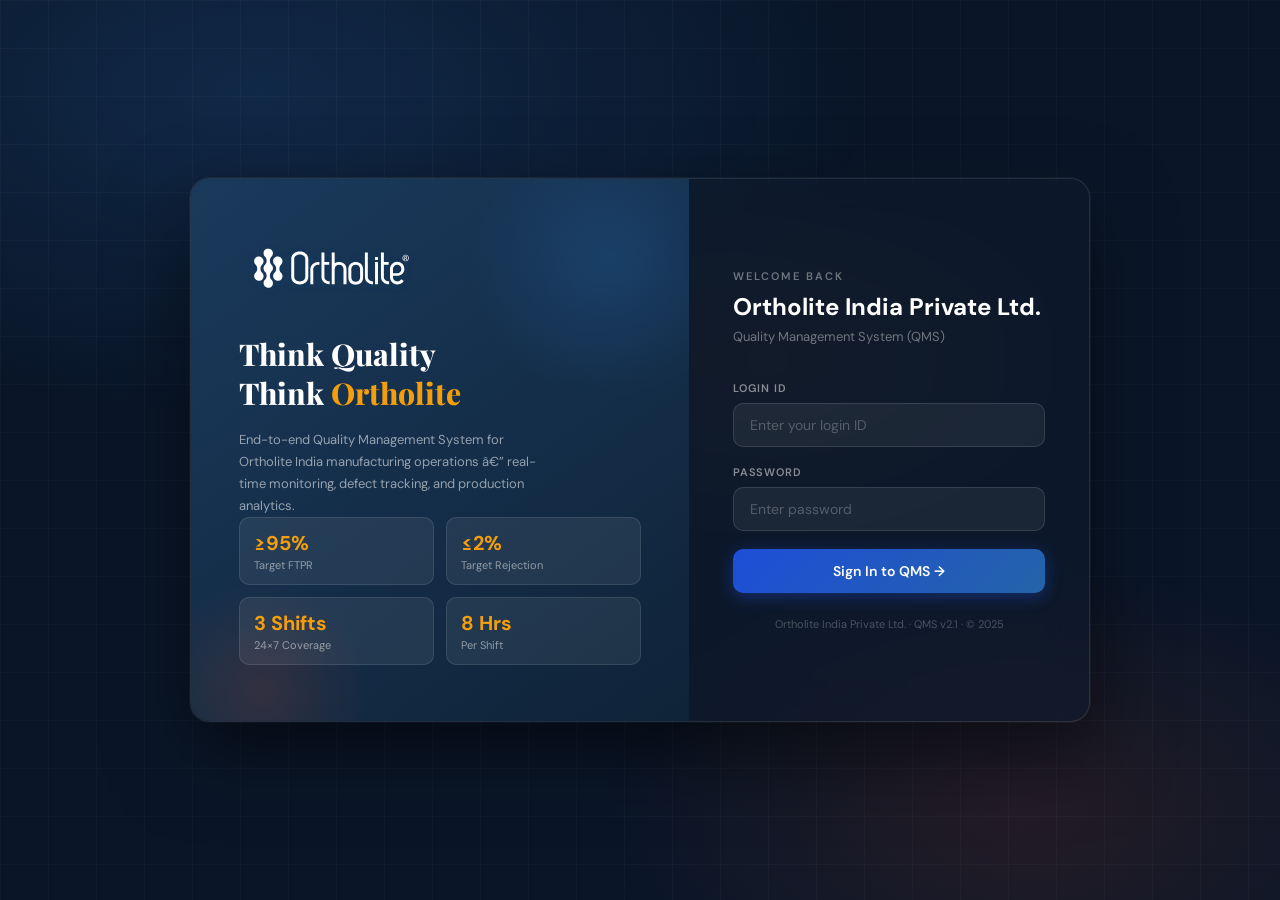
==== commit 5e32c6c2: "Increase login page logo height from 48px to 72px Co-Authored-By: Claude Sonnet 4.6 <noreply@anthrop" ====
--- a/index.html
+++ b/index.html
@@ -64,7 +64,7 @@
 }
 .brand-top { position: relative; z-index: 1; }
 .brand-logo-img {
-  height: 48px;
+  height: 72px;
   display: block;
   margin-bottom: 28px;
 }
